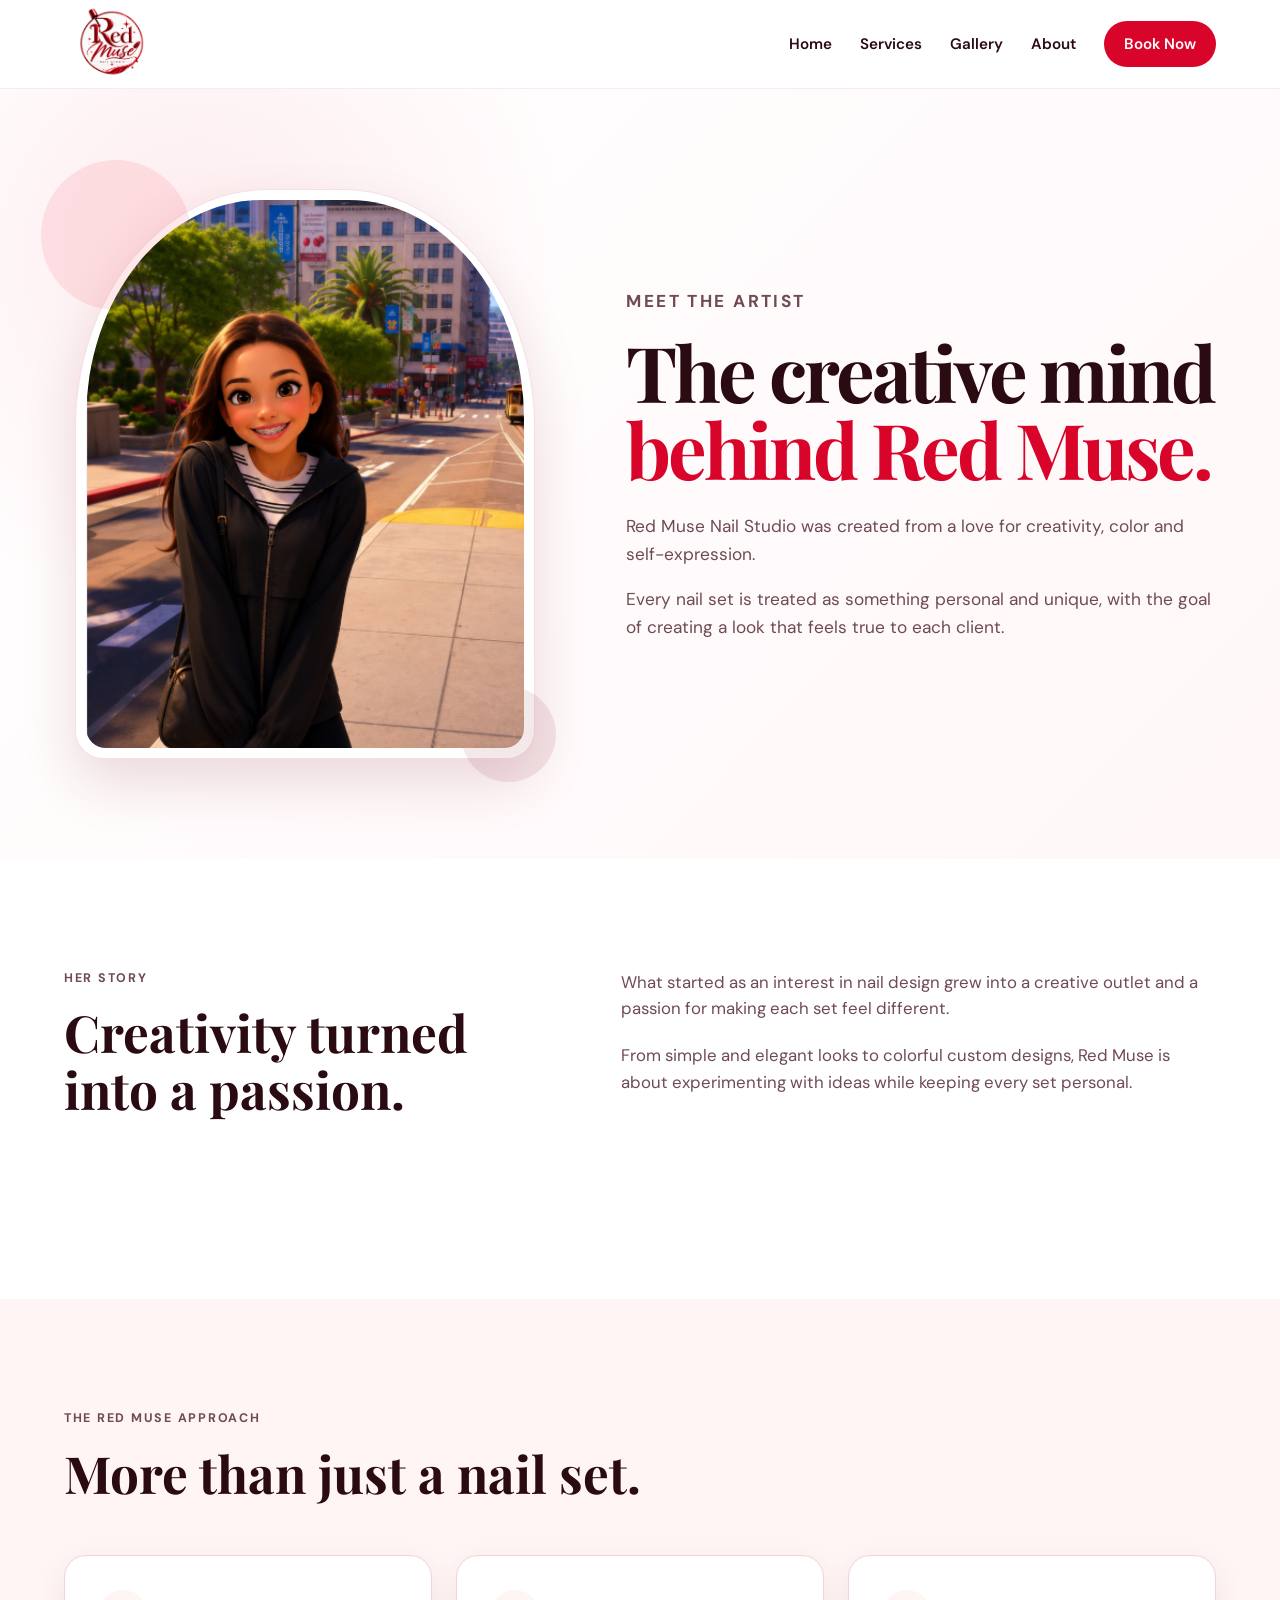
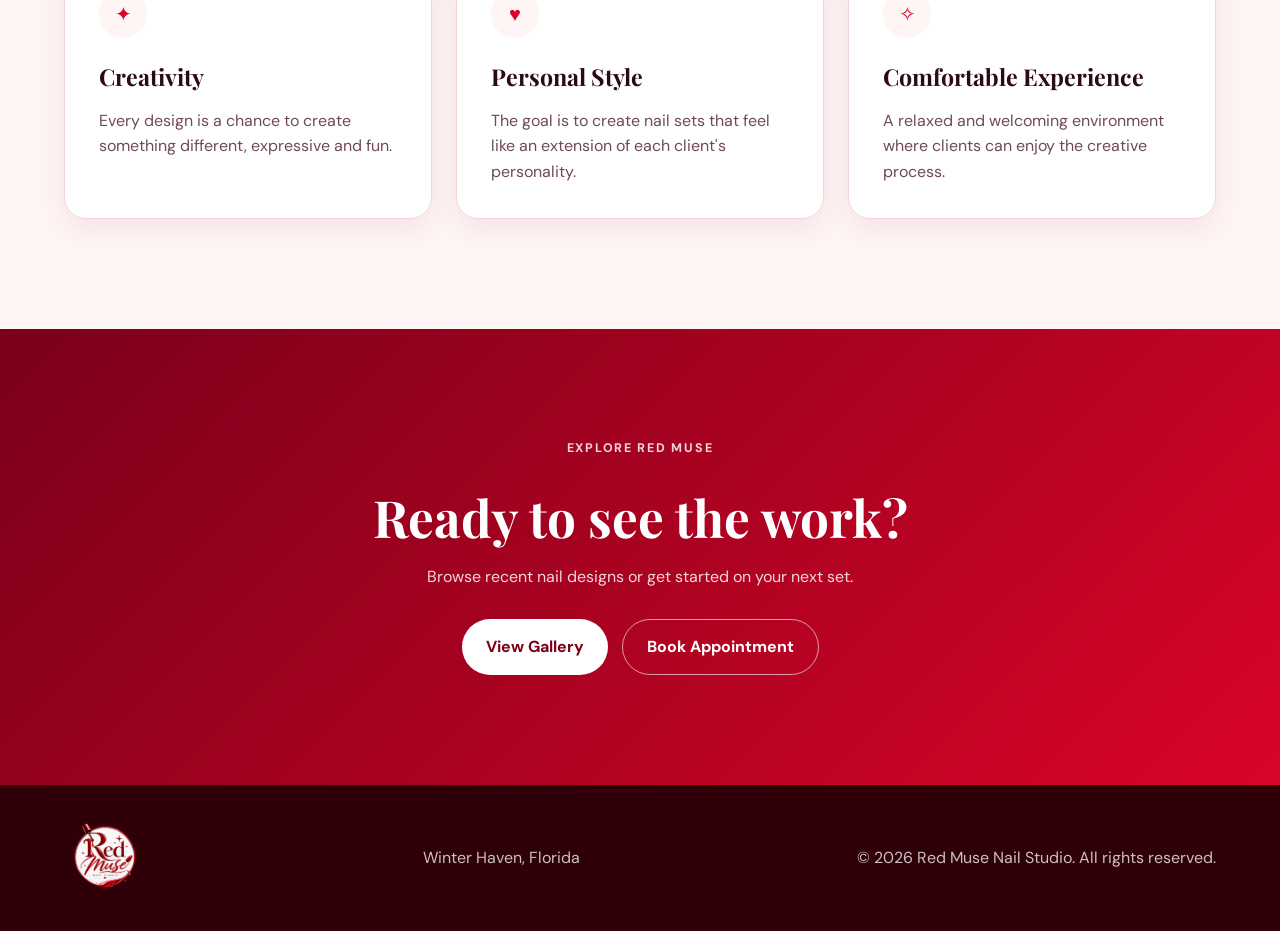
==== about.html @ bf96297d "Initial Red Muse Nail Studio website" ====
<!DOCTYPE html>
<html lang="en">

<head>
  <meta charset="UTF-8">

  <meta
    name="viewport"
    content="width=device-width, initial-scale=1.0"
  >

  <meta
    name="description"
    content="Meet the artist behind Red Muse Nail Studio in Winter Haven, Florida."
  >

  <title>About | Red Muse Nail Studio</title>


  <!-- Google Fonts -->
  <link rel="preconnect" href="https://fonts.googleapis.com">

  <link
    rel="preconnect"
    href="https://fonts.gstatic.com"
    crossorigin
  >

  <link
    href="https://fonts.googleapis.com/css2?family=DM+Sans:wght@400;500;600;700&family=Playfair+Display:wght@600;700&display=swap"
    rel="stylesheet"
  >


  <!-- SAME CSS AS MAIN PAGE -->
  <link
    rel="stylesheet"
    href="style.css"
  >

</head>


<body>


  <!-- ========================================
       HEADER
  ========================================= -->

  <header class="header">

    <div class="container header__container">


      <a
        href="index.html"
        class="header__brand"
        aria-label="Red Muse Nail Studio Home"
      >

        <img
          src="img/red-muse-logo.png"
          alt="Red Muse Nail Studio"
          class="header__logo"
        >

      </a>


      <button
        class="nav-toggle"
        id="nav-toggle"
        aria-label="Open navigation menu"
        aria-expanded="false"
        aria-controls="nav-menu"
      >

        <span></span>
        <span></span>
        <span></span>

      </button>


      <nav
        class="nav"
        id="nav-menu"
      >

        <a href="index.html#home">
          Home
        </a>

        <a href="index.html#services">
          Services
        </a>

        <a href="index.html#gallery">
          Gallery
        </a>

        <a href="about.html">
          About
        </a>

        <a
          href="index.html#contact"
          class="nav__button"
        >
          Book Now
        </a>

      </nav>


    </div>

  </header>



  <main>


    <!-- ========================================
         ABOUT HERO
    ========================================= -->

    <section class="about-page-hero">

      <div class="container about-page-hero__container">


        <!-- Artist Image -->

        <div class="about-page-hero__visual">

          <div class="about__image-card">

            <img
              src="img/artist.png"
              alt="Artist behind Red Muse Nail Studio"
              class="about__image"
            >

            <div
              class="about__image-accent about__image-accent--one"
              aria-hidden="true"
            ></div>

            <div
              class="about__image-accent about__image-accent--two"
              aria-hidden="true"
            ></div>

          </div>

        </div>



        <!-- Intro -->

        <div class="about-page-hero__content">

          <p class="eyebrow">
            Meet The Artist
          </p>

          <h1>
            The creative mind
            <span>behind Red Muse.</span>
          </h1>

          <p>
            Red Muse Nail Studio was created from a love for creativity,
            color and self-expression.
          </p>

          <p>
            Every nail set is treated as something personal and unique,
            with the goal of creating a look that feels true to each client.
          </p>

        </div>


      </div>

    </section>



    <!-- ========================================
         STORY
    ========================================= -->

    <section class="section about-story">

      <div class="container about-story__container">


        <div class="section-heading">

          <p class="eyebrow">
            Her Story
          </p>

          <h2>
            Creativity turned into a passion.
          </h2>

        </div>


        <div class="about-story__content">

          <p>
            What started as an interest in nail design grew into a creative
            outlet and a passion for making each set feel different.
          </p>

          <p>
            From simple and elegant looks to colorful custom designs,
            Red Muse is about experimenting with ideas while keeping
            every set personal.
          </p>

        </div>


      </div>

    </section>



    <!-- ========================================
         VALUES
    ========================================= -->

    <section class="section about-values">

      <div class="container">


        <div class="section-heading">

          <p class="eyebrow">
            The Red Muse Approach
          </p>

          <h2>
            More than just a nail set.
          </h2>

        </div>


        <div class="about-values__grid">


          <article class="about-value-card">

            <div class="service-card__icon">
              ✦
            </div>

            <h3>
              Creativity
            </h3>

            <p>
              Every design is a chance to create something different,
              expressive and fun.
            </p>

          </article>


          <article class="about-value-card">

            <div class="service-card__icon">
              ♥
            </div>

            <h3>
              Personal Style
            </h3>

            <p>
              The goal is to create nail sets that feel like an extension
              of each client's personality.
            </p>

          </article>


          <article class="about-value-card">

            <div class="service-card__icon">
              ✧
            </div>

            <h3>
              Comfortable Experience
            </h3>

            <p>
              A relaxed and welcoming environment where clients can
              enjoy the creative process.
            </p>

          </article>


        </div>


      </div>

    </section>



    <!-- ========================================
         CTA
    ========================================= -->

    <section class="contact">

      <div class="container contact__container">

        <p class="eyebrow eyebrow--light">
          Explore Red Muse
        </p>

        <h2>
          Ready to see the work?
        </h2>

        <p>
          Browse recent nail designs or get started on your next set.
        </p>


        <div class="contact__actions">

          <a
            href="index.html#gallery"
            class="btn btn--light"
          >
            View Gallery
          </a>

          <a
            href="index.html#contact"
            class="btn btn--outline-light"
          >
            Book Appointment
          </a>

        </div>

      </div>

    </section>


  </main>



  <!-- ========================================
       FOOTER
  ========================================= -->

  <footer class="footer">

    <div class="container footer__container">


      <div class="footer__brand">

        <a
          href="index.html"
          aria-label="Red Muse Nail Studio Home"
        >

          <img
            src="img/red-muse-logo.png"
            alt="Red Muse Nail Studio"
            class="footer__logo"
          >

        </a>

      </div>


      <p>
        Winter Haven, Florida
      </p>


      <p>
        ©
        <span id="current-year"></span>
        Red Muse Nail Studio.
        All rights reserved.
      </p>


    </div>

  </footer>


  <!-- SAME JS AS MAIN PAGE -->
  <script src="script.js"></script>


</body>

</html>
---- style.css ----
/* ========================================
   ROOT
========================================= */

:root {
  --white: #ffffff;
  --soft-white: #fff5f5;

  --red-light: #ef233c;
  --red: #d90429;
  --red-medium: #b3001b;
  --red-dark: #7a0019;

  --text-dark: #2b0b12;
  --text-medium: #6f4b53;

  --border: #f1d4d9;

  --shadow-soft:
    0 10px 30px rgba(122, 0, 25, 0.08);

  --shadow:
    0 20px 50px rgba(122, 0, 25, 0.12);

  --shadow-strong:
    0 24px 60px rgba(122, 0, 25, 0.16);

  --radius-small: 12px;
  --radius-medium: 22px;
  --radius-large: 32px;

  --container: 1180px;
}


/* ========================================
   RESET
========================================= */

* {
  margin: 0;
  padding: 0;
  box-sizing: border-box;
}


html {
  scroll-behavior: smooth;
}


body {
  font-family: "DM Sans", sans-serif;

  background: var(--white);
  color: var(--text-dark);

  line-height: 1.6;

  overflow-x: hidden;
}


img {
  max-width: 100%;
  display: block;
}


a {
  color: inherit;
  text-decoration: none;
}


button,
input,
textarea {
  font: inherit;
}


button {
  color: inherit;
}


.container {
  width: min(90%, var(--container));
  margin-inline: auto;
}


/* ========================================
   HEADER
========================================= */

.header {
  position: sticky;
  top: 0;

  z-index: 1000;

  background:
    rgba(255, 255, 255, 0.96);

  backdrop-filter: blur(14px);

  border-bottom:
    1px solid rgba(179, 0, 27, 0.08);
}


.header__container {
  min-height: 88px;

  display: flex;
  align-items: center;
  justify-content: space-between;

  gap: 30px;
}


.header__brand {
  display: flex;
  align-items: center;

  flex-shrink: 0;
}


.header__logo {
  width: 96px;
  height: 72px;

  object-fit: contain;
}


/* ========================================
   NAVIGATION
========================================= */

.nav {
  display: flex;
  align-items: center;

  gap: 28px;
}


.nav a {
  position: relative;

  font-weight: 600;
  font-size: 0.95rem;

  transition:
    color 0.25s ease,
    background 0.25s ease,
    transform 0.25s ease;
}


.nav a:not(.nav__button)::after {
  content: "";

  position: absolute;

  left: 0;
  bottom: -6px;

  width: 0;
  height: 2px;

  background: var(--red);

  transition: width 0.25s ease;
}


.nav a:not(.nav__button):hover {
  color: var(--red);
}


.nav a:not(.nav__button):hover::after {
  width: 100%;
}


.nav__button {
  background: var(--red);
  color: var(--white) !important;

  padding: 11px 20px;

  border-radius: 999px;
}


.nav__button:hover {
  background: var(--red-dark);

  transform: translateY(-1px);
}


/* ========================================
   MOBILE MENU BUTTON
========================================= */

.nav-toggle {
  display: none;

  width: 42px;
  height: 42px;

  border: 0;

  background: transparent;

  cursor: pointer;

  padding: 8px;
}


.nav-toggle span {
  display: block;

  width: 26px;
  height: 2px;

  background: var(--red-dark);

  margin: 6px auto;

  transition:
    transform 0.3s ease,
    opacity 0.3s ease;
}


/* ========================================
   HERO
========================================= */

.hero {
  position: relative;

  min-height: calc(100vh - 88px);

  display: flex;
  align-items: center;

  overflow: hidden;

  background:
    radial-gradient(
      circle at 88% 20%,
      rgba(239, 35, 60, 0.10),
      transparent 28%
    ),
    radial-gradient(
      circle at 10% 85%,
      rgba(122, 0, 25, 0.05),
      transparent 28%
    ),
    linear-gradient(
      135deg,
      #ffffff 0%,
      #fff8f9 100%
    );
}


.hero__container {
  display: grid;

  grid-template-columns:
    1.05fr 0.95fr;

  align-items: center;

  gap: 70px;

  padding-block: 90px;
}


.hero__content {
  position: relative;

  z-index: 2;
}


.eyebrow {
  color: var(--red);

  text-transform: uppercase;

  font-weight: 700;

  letter-spacing: 0.14em;

  font-size: 0.78rem;

  margin-bottom: 16px;
}


.hero h1 {
  font-family:
    "Playfair Display",
    serif;

  font-size:
    clamp(3.2rem, 7vw, 6.2rem);

  line-height: 0.98;

  letter-spacing: -0.04em;

  margin-bottom: 26px;
}


.hero h1 span {
  display: block;

  color: var(--red);
}


.hero__description {
  max-width: 580px;

  color: var(--text-medium);

  font-size: 1.12rem;

  margin-bottom: 34px;
}


.hero__actions {
  display: flex;
  flex-wrap: wrap;

  gap: 14px;
}


/* ========================================
   BUTTONS
========================================= */

.btn {
  display: inline-flex;

  align-items: center;
  justify-content: center;

  min-height: 50px;

  padding: 14px 24px;

  border-radius: 999px;

  font-weight: 700;

  transition:
    transform 0.25s ease,
    background 0.25s ease,
    color 0.25s ease,
    border-color 0.25s ease,
    box-shadow 0.25s ease;
}


.btn:hover {
  transform: translateY(-2px);
}


.btn--primary {
  background: var(--red);

  color: var(--white);

  box-shadow:
    0 10px 25px rgba(217, 4, 41, 0.18);
}


.btn--primary:hover {
  background: var(--red-dark);

  box-shadow:
    0 14px 30px rgba(122, 0, 25, 0.22);
}


.btn--secondary {
  border:
    1px solid var(--red);

  color: var(--red);

  background:
    rgba(255, 255, 255, 0.75);
}


.btn--secondary:hover {
  background: var(--soft-white);
}


/* ========================================
   HERO IMAGE
========================================= */

.hero__visual {
  position: relative;

  display: flex;
  justify-content: center;
  align-items: center;

  min-width: 0;
}


.hero__image-card {
  position: relative;

  width: min(100%, 520px);

  padding: 12px;

  background: var(--white);

  border:
    1px solid rgba(179, 0, 27, 0.12);

  border-radius: 34px;

  box-shadow: var(--shadow-strong);

  isolation: isolate;
}


.hero__image {
  width: 100%;

  aspect-ratio: 4 / 5;

  object-fit: cover;

  object-position: center;

  display: block;

  border-radius: 24px;
}


/* Decorative circles */

.hero__accent {
  position: absolute;

  border-radius: 50%;

  z-index: -1;
}


.hero__accent--one {
  width: 180px;
  height: 180px;

  background:
    rgba(239, 35, 60, 0.10);

  top: -45px;
  right: -45px;
}


.hero__accent--two {
  width: 110px;
  height: 110px;

  background:
    rgba(122, 0, 25, 0.08);

  bottom: -30px;
  left: -30px;
}


/* ========================================
   GLOBAL SECTION
========================================= */

.section {
  padding-block: 110px;
}


.section-heading {
  max-width: 660px;

  margin-bottom: 54px;
}


.section-heading h2,
.about h2,
.contact h2 {
  font-family:
    "Playfair Display",
    serif;

  font-size:
    clamp(2.2rem, 4vw, 3.5rem);

  line-height: 1.1;

  margin-bottom: 18px;
}


.section-heading p {
  color: var(--text-medium);
}


/* ========================================
   SERVICES
========================================= */

.services {
  background: var(--white);
}


.services__grid {
  display: grid;

  grid-template-columns:
    repeat(3, 1fr);

  gap: 24px;
}


.service-card {
  padding: 34px;

  border:
    1px solid var(--border);

  border-radius:
    var(--radius-medium);

  background:
    var(--white);

  transition:
    transform 0.25s ease,
    box-shadow 0.25s ease,
    border-color 0.25s ease;
}


.service-card:hover {
  transform:
    translateY(-7px);

  box-shadow:
    var(--shadow);

  border-color:
    rgba(217, 4, 41, 0.18);
}


.service-card__icon {
  width: 48px;
  height: 48px;

  display: grid;
  place-items: center;

  background:
    var(--soft-white);

  color:
    var(--red);

  border-radius:
    50%;

  font-size:
    1.25rem;

  margin-bottom:
    20px;
}


.service-card h3 {
  font-family:
    "Playfair Display",
    serif;

  font-size:
    1.45rem;

  margin-bottom:
    12px;
}


.service-card p {
  color:
    var(--text-medium);
}


/* ========================================
   GALLERY
========================================= */

.gallery {
  background:
    var(--soft-white);
}


.gallery__grid {
  display: grid;

  grid-template-columns:
    repeat(4, 1fr);

  gap: 18px;
}


.gallery-card {
  position: relative;

  aspect-ratio: 1 / 1;

  overflow: hidden;

  border-radius:
    var(--radius-medium);

  background:
    var(--white);

  border:
    1px solid rgba(179, 0, 27, 0.08);

  box-shadow:
    var(--shadow-soft);

  transition:
    transform 0.3s ease,
    box-shadow 0.3s ease;
}


.gallery-card img {
  width: 100%;
  height: 100%;

  display: block;

  object-fit: cover;

  object-position: center;

  transition:
    transform 0.4s ease;
}


.gallery-card:hover {
  transform:
    translateY(-5px);

  box-shadow:
    0 16px 35px rgba(122, 0, 25, 0.15);
}


.gallery-card:hover img {
  transform:
    scale(1.05);
}


/* ========================================
   ABOUT
========================================= */

.about {
  background: var(--white);
}


.about__container {
  display: grid;

  grid-template-columns:
    0.9fr 1.1fr;

  align-items: center;

  gap: 70px;
}


.about__photo {
  min-width: 0;
}


.about__photo-placeholder {
  aspect-ratio:
    4 / 5;

  background:
    linear-gradient(
      145deg,
      #f8d8dd,
      #ffffff
    );

  border-radius:
    var(--radius-large);

  display: flex;

  align-items: center;
  justify-content: center;

  color:
    var(--red-dark);

  font-weight:
    700;

  box-shadow:
    var(--shadow);

  border:
    1px solid rgba(179, 0, 27, 0.10);
}


.about__content p {
  color:
    var(--text-medium);

  margin-bottom:
    16px;
}


.about__location {
  color:
    var(--red-dark) !important;

  font-weight:
    700;
}

/* ========================================
   ABOUT ARTIST IMAGE
========================================= */

.about__photo {
  position: relative;

  display: flex;
  justify-content: center;
  align-items: center;

  min-width: 0;
}


.about__image-card {
  position: relative;

  width: min(100%, 460px);

  padding: 10px;

  background: var(--white);

  border:
    1px solid rgba(179, 0, 27, 0.12);

  border-radius:
    42% 42% 28px 28px;

  box-shadow:
    0 24px 55px rgba(122, 0, 25, 0.14);

  isolation: isolate;
}


.about__image {
  width: 100%;

  aspect-ratio: 4 / 5;

  display: block;

  object-fit: cover;
  object-position: center;

  border-radius:
    40% 40% 20px 20px;
}


/* Decorative Red Muse accents */

.about__image-accent {
  position: absolute;

  border-radius: 50%;

  z-index: -1;
}


.about__image-accent--one {
  width: 150px;
  height: 150px;

  background:
    rgba(239, 35, 60, 0.10);

  top: -30px;
  left: -35px;
}


.about__image-accent--two {
  width: 95px;
  height: 95px;

  background:
    rgba(122, 0, 25, 0.09);

  bottom: -24px;
  right: -22px;
}

@media (max-width: 560px) {

  .about__image-card {
    width: 100%;

    padding: 8px;

    border-radius:
      38% 38% 22px 22px;
  }


  .about__image {
    aspect-ratio: 4 / 5;

    border-radius:
      36% 36% 16px 16px;
  }


  .about__image-accent--one {
    width: 105px;
    height: 105px;

    top: -18px;
    left: -15px;
  }


  .about__image-accent--two {
    width: 70px;
    height: 70px;

    bottom: -15px;
    right: -10px;
  }

}

/* ========================================
   CONTACT
========================================= */

.contact {
  padding-block:
    110px;

  background:
    linear-gradient(
      135deg,
      var(--red-dark),
      var(--red)
    );

  color:
    var(--white);

  text-align:
    center;
}


.contact__container {
  max-width:
    760px;
}


.eyebrow--light {
  color:
    #ffcbd3;
}


.contact p {
  max-width:
    600px;

  margin:
    0 auto 30px;

  color:
    rgba(255, 255, 255, 0.84);
}


.contact__actions {
  display:
    flex;

  justify-content:
    center;

  flex-wrap:
    wrap;

  gap:
    14px;
}


.btn--light {
  background:
    var(--white);

  color:
    var(--red-dark);
}


.btn--light:hover {
  background:
    var(--soft-white);
}


.btn--outline-light {
  border:
    1px solid rgba(255, 255, 255, 0.6);

  color:
    var(--white);
}


.btn--outline-light:hover {
  background:
    rgba(255, 255, 255, 0.10);

  border-color:
    var(--white);
}


/* ========================================
   FOOTER
========================================= */

.footer {
  padding-block:
    38px;

  background:
    #300009;

  color:
    rgba(255, 255, 255, 0.75);
}


.footer__container {
  display:
    flex;

  align-items:
    center;

  justify-content:
    space-between;

  gap:
    30px;
}


.footer__brand {
  flex-shrink: 0;
}


.footer__logo {
  width:
    82px;

  height:
    70px;

  object-fit:
    contain;
}


/* ========================================
   TABLET
========================================= */

@media (max-width: 1000px) {

  .hero__container {
    gap: 45px;
  }


  .gallery__grid {
    grid-template-columns:
      repeat(2, 1fr);
  }

}


/* ========================================
   MOBILE / TABLET NAV
========================================= */

@media (max-width: 900px) {

  .header__container {
    min-height: 76px;
  }


  .header__logo {
    width: 82px;
    height: 62px;
  }


  .nav-toggle {
    display: block;

    position: relative;

    z-index: 1002;
  }


  .nav {
    position: absolute;

    top: 76px;
    left: 0;

    width: 100%;

    padding:
      28px 5% 32px;

    background:
      rgba(255, 255, 255, 0.99);

    flex-direction:
      column;

    align-items:
      stretch;

    gap: 0;

    border-bottom:
      1px solid var(--border);

    box-shadow:
      0 16px 30px rgba(122, 0, 25, 0.08);

    transform:
      translateY(-120%);

    opacity: 0;

    visibility: hidden;

    pointer-events: none;

    transition:
      transform 0.3s ease,
      opacity 0.3s ease,
      visibility 0.3s ease;
  }


  .nav.active {
    transform:
      translateY(0);

    opacity: 1;

    visibility: visible;

    pointer-events: auto;
  }


  .nav a {
    width: 100%;

    padding:
      14px 4px;

    border-bottom:
      1px solid rgba(179, 0, 27, 0.07);
  }


  .nav a:not(.nav__button)::after {
    display: none;
  }


  .nav__button {
    margin-top: 16px;

    text-align: center;

    border-bottom: 0 !important;
  }


  .hero {
    min-height: auto;
  }


  .hero__container {
    grid-template-columns:
      1fr;

    gap: 50px;

    padding-block:
      70px;
  }


  .hero__content {
    max-width:
      700px;
  }


  .hero__visual {
    width: 100%;

    max-width:
      580px;

    margin-inline:
      auto;
  }


  .about__container {
    grid-template-columns:
      1fr;

    gap: 50px;
  }


  .about__photo {
    max-width:
      520px;

    margin-inline:
      auto;
  }


  .services__grid {
    grid-template-columns:
      1fr;
  }


  .footer__container {
    flex-direction:
      column;

    text-align:
      center;
  }

}


/* ========================================
   SMALL MOBILE
========================================= */

@media (max-width: 560px) {

  .container {
    width:
      min(92%, var(--container));
  }


  .header__container {
    min-height:
      72px;
  }


  .header__logo {
    width:
      76px;

    height:
      56px;
  }


  .nav {
    top:
      72px;
  }


  .section {
    padding-block:
      78px;
  }


  .hero__container {
    padding-block:
      54px 72px;

    gap:
      42px;
  }


  .eyebrow {
    font-size:
      0.72rem;

    letter-spacing:
      0.12em;
  }


  .hero h1 {
    font-size:
      clamp(3rem, 15vw, 4.4rem);

    line-height:
      0.98;
  }


  .hero__description {
    font-size:
      1rem;

    margin-bottom:
      28px;
  }


  .hero__actions,
  .contact__actions {
    flex-direction:
      column;
  }


  .btn {
    width:
      100%;
  }


  /* Hero image */

  .hero__image-card {
    width:
      100%;

    padding:
      8px;

    border-radius:
      24px;

    box-shadow:
      0 18px 40px rgba(122, 0, 25, 0.13);
  }


  .hero__image {
    aspect-ratio:
      4 / 5;

    border-radius:
      18px;
  }


  .hero__accent--one {
    width:
      120px;

    height:
      120px;

    top:
      -20px;

    right:
      -15px;
  }


  .hero__accent--two {
    width:
      80px;

    height:
      80px;

    bottom:
      -18px;

    left:
      -10px;
  }


  /* Section headings */

  .section-heading {
    margin-bottom:
      38px;
  }


  .section-heading h2,
  .about h2,
  .contact h2 {
    font-size:
      clamp(2rem, 10vw, 2.8rem);
  }


  /* Cards */

  .service-card {
    padding:
      28px 24px;
  }


  /* Gallery */

  .gallery__grid {
    grid-template-columns:
      1fr;

    gap:
      16px;
  }


  .gallery-card {
    aspect-ratio:
      1 / 1;
  }


  /* About */

  .about__container {
    gap:
      38px;
  }


  /* Contact */

  .contact {
    padding-block:
      80px;
  }


  .contact p {
    margin-bottom:
      26px;
  }


  /* Footer */

  .footer {
    padding-block:
      32px;
  }


  .footer__container {
    gap:
      18px;
  }


  .footer__logo {
    width:
      74px;

    height:
      62px;
  }

}


/* ========================================
   EXTRA SMALL DEVICES
========================================= */

@media (max-width: 380px) {

  .hero h1 {
    font-size:
      2.8rem;
  }


  .hero__container {
    padding-top:
      46px;
  }


  .service-card {
    padding:
      24px 20px;
  }

}

/* ========================================
   ABOUT PAGE
========================================= */

.about-page-hero {
  position: relative;

  padding-block: 100px;

  background:
    radial-gradient(
      circle at 15% 20%,
      rgba(239, 35, 60, 0.08),
      transparent 30%
    ),
    linear-gradient(
      135deg,
      #ffffff,
      #fff7f8
    );

  overflow: hidden;
}


.about-page-hero__container {
  display: grid;

  grid-template-columns:
    0.9fr 1.1fr;

  align-items: center;

  gap: 80px;
}


.about-page-hero__visual {
  display: flex;

  align-items: center;
  justify-content: center;
}


.about-page-hero__content h1 {
  font-family:
    "Playfair Display",
    serif;

  font-size:
    clamp(3rem, 6vw, 5.4rem);

  line-height:
    1;

  letter-spacing:
    -0.04em;

  margin-bottom:
    26px;
}


.about-page-hero__content h1 span {
  display: block;

  color:
    var(--red);
}


.about-page-hero__content p {
  max-width:
    600px;

  color:
    var(--text-medium);

  font-size:
    1.08rem;

  margin-bottom:
    18px;
}


/* ========================================
   ABOUT IMAGE
========================================= */

.about__image-card {
  position: relative;

  width:
    min(100%, 460px);

  padding:
    10px;

  background:
    var(--white);

  border:
    1px solid rgba(179, 0, 27, 0.12);

  border-radius:
    42% 42% 28px 28px;

  box-shadow:
    0 24px 55px rgba(122, 0, 25, 0.14);

  isolation:
    isolate;
}


.about__image {
  width:
    100%;

  aspect-ratio:
    4 / 5;

  display:
    block;

  object-fit:
    cover;

  object-position:
    center;

  border-radius:
    40% 40% 20px 20px;
}


.about__image-accent {
  position:
    absolute;

  border-radius:
    50%;

  z-index:
    -1;
}


.about__image-accent--one {
  width:
    150px;

  height:
    150px;

  background:
    rgba(239, 35, 60, 0.10);

  top:
    -30px;

  left:
    -35px;
}


.about__image-accent--two {
  width:
    95px;

  height:
    95px;

  background:
    rgba(122, 0, 25, 0.09);

  bottom:
    -24px;

  right:
    -22px;
}


/* ========================================
   ABOUT STORY
========================================= */

.about-story {
  background:
    var(--white);
}


.about-story__container {
  display:
    grid;

  grid-template-columns:
    0.9fr 1.1fr;

  gap:
    70px;

  align-items:
    start;
}


.about-story__content {
  max-width:
    650px;
}


.about-story__content p {
  color:
    var(--text-medium);

  font-size:
    1.05rem;

  margin-bottom:
    20px;
}


/* ========================================
   VALUES
========================================= */

.about-values {
  background:
    var(--soft-white);
}


.about-values__grid {
  display:
    grid;

  grid-template-columns:
    repeat(3, 1fr);

  gap:
    24px;
}


.about-value-card {
  padding:
    34px;

  background:
    var(--white);

  border:
    1px solid var(--border);

  border-radius:
    var(--radius-medium);

  box-shadow:
    var(--shadow-soft);

  transition:
    transform 0.25s ease,
    box-shadow 0.25s ease;
}


.about-value-card:hover {
  transform:
    translateY(-6px);

  box-shadow:
    var(--shadow);
}


.about-value-card h3 {
  font-family:
    "Playfair Display",
    serif;

  font-size:
    1.45rem;

  margin-bottom:
    12px;
}


.about-value-card p {
  color:
    var(--text-medium);
}


/* ========================================
   ABOUT PAGE TABLET
========================================= */

@media (max-width: 900px) {

  .about-page-hero__container {
    grid-template-columns:
      1fr;

    gap:
      55px;
  }


  .about-page-hero__visual {
    max-width:
      520px;

    margin-inline:
      auto;
  }


  .about-page-hero__content {
    max-width:
      700px;
  }


  .about-story__container {
    grid-template-columns:
      1fr;

    gap:
      25px;
  }


  .about-values__grid {
    grid-template-columns:
      1fr;
  }

}


/* ========================================
   ABOUT PAGE MOBILE
========================================= */

@media (max-width: 560px) {

  .about-page-hero {
    padding-block:
      65px 80px;
  }


  .about-page-hero__container {
    gap:
      42px;
  }


  .about-page-hero__content h1 {
    font-size:
      clamp(2.8rem, 13vw, 4rem);
  }


  .about-page-hero__content p {
    font-size:
      1rem;
  }


  .about__image-card {
    width:
      100%;

    padding:
      8px;

    border-radius:
      38% 38% 22px 22px;
  }


  .about__image {
    border-radius:
      36% 36% 16px 16px;
  }


  .about__image-accent--one {
    width:
      105px;

    height:
      105px;

    top:
      -18px;

    left:
      -15px;
  }


  .about__image-accent--two {
    width:
      70px;

    height:
      70px;

    bottom:
      -15px;

    right:
      -10px;
  }


  .about-value-card {
    padding:
      28px 24px;
  }

}
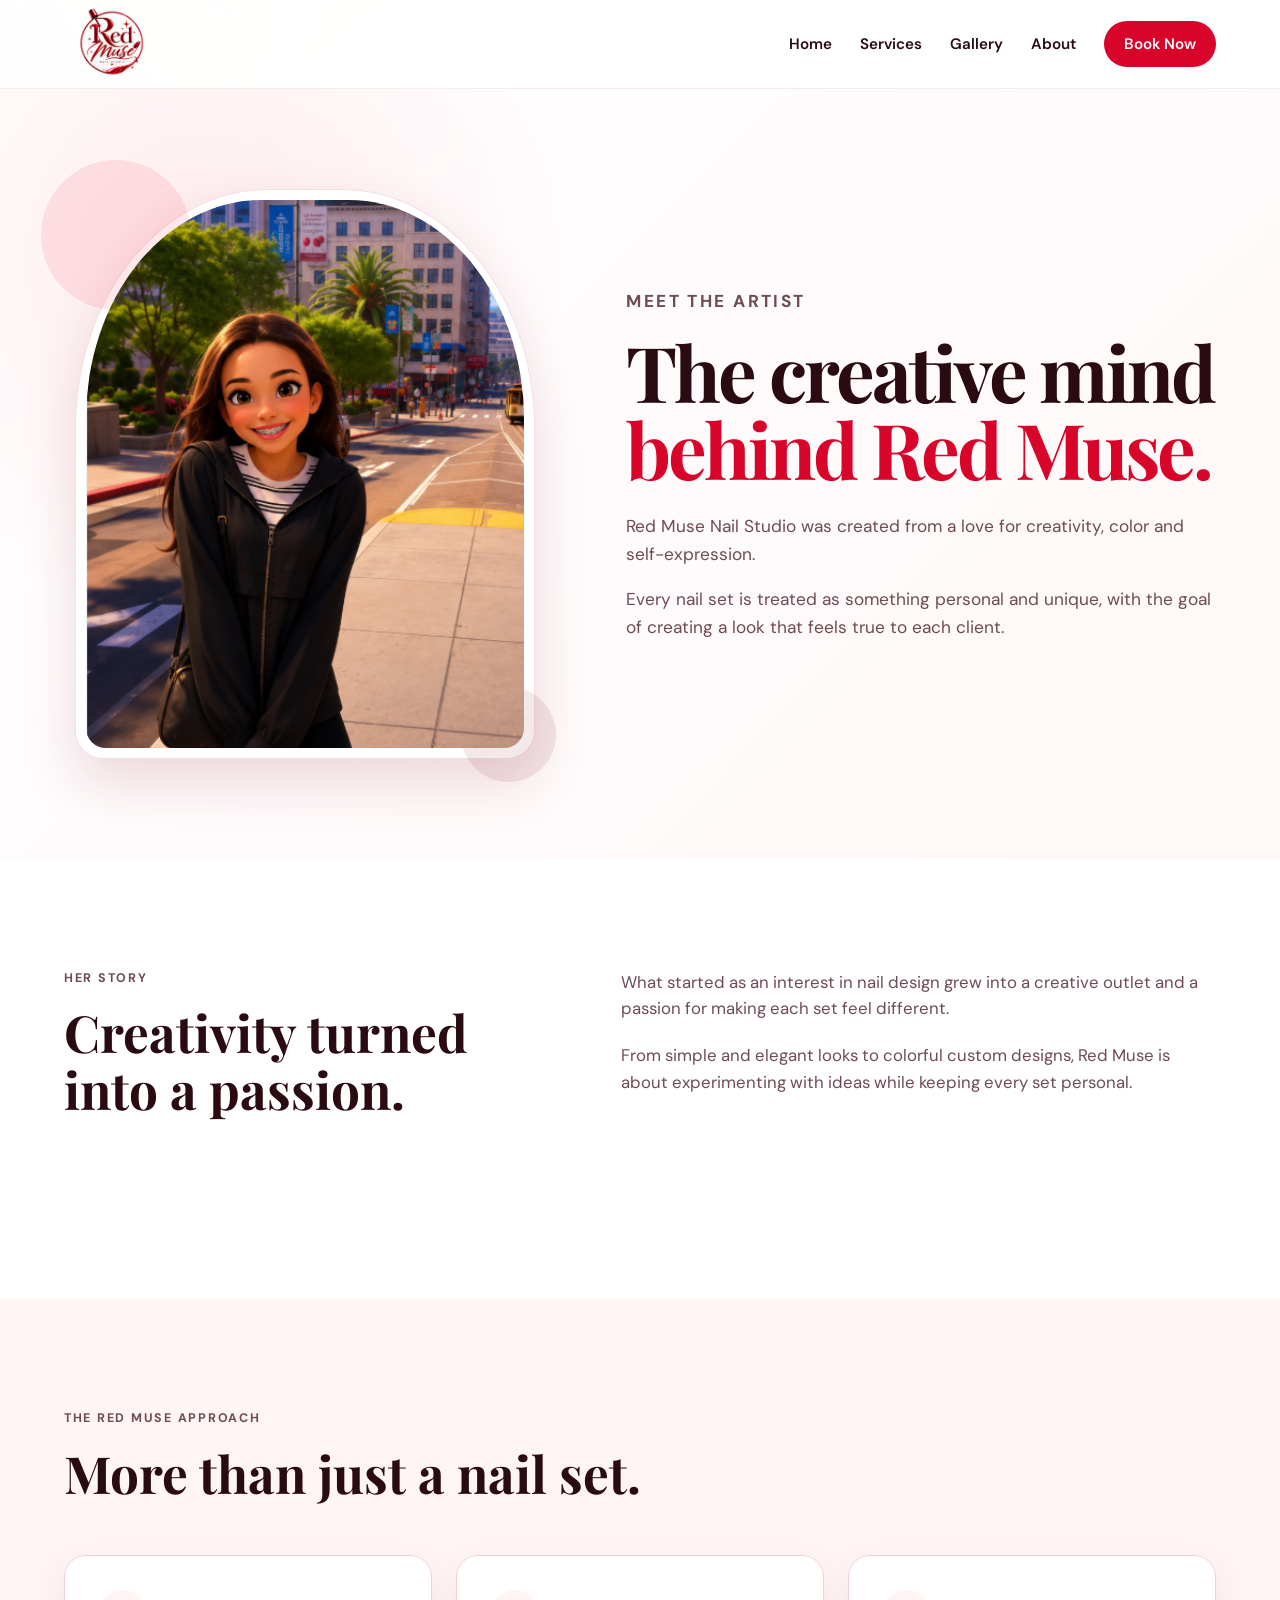
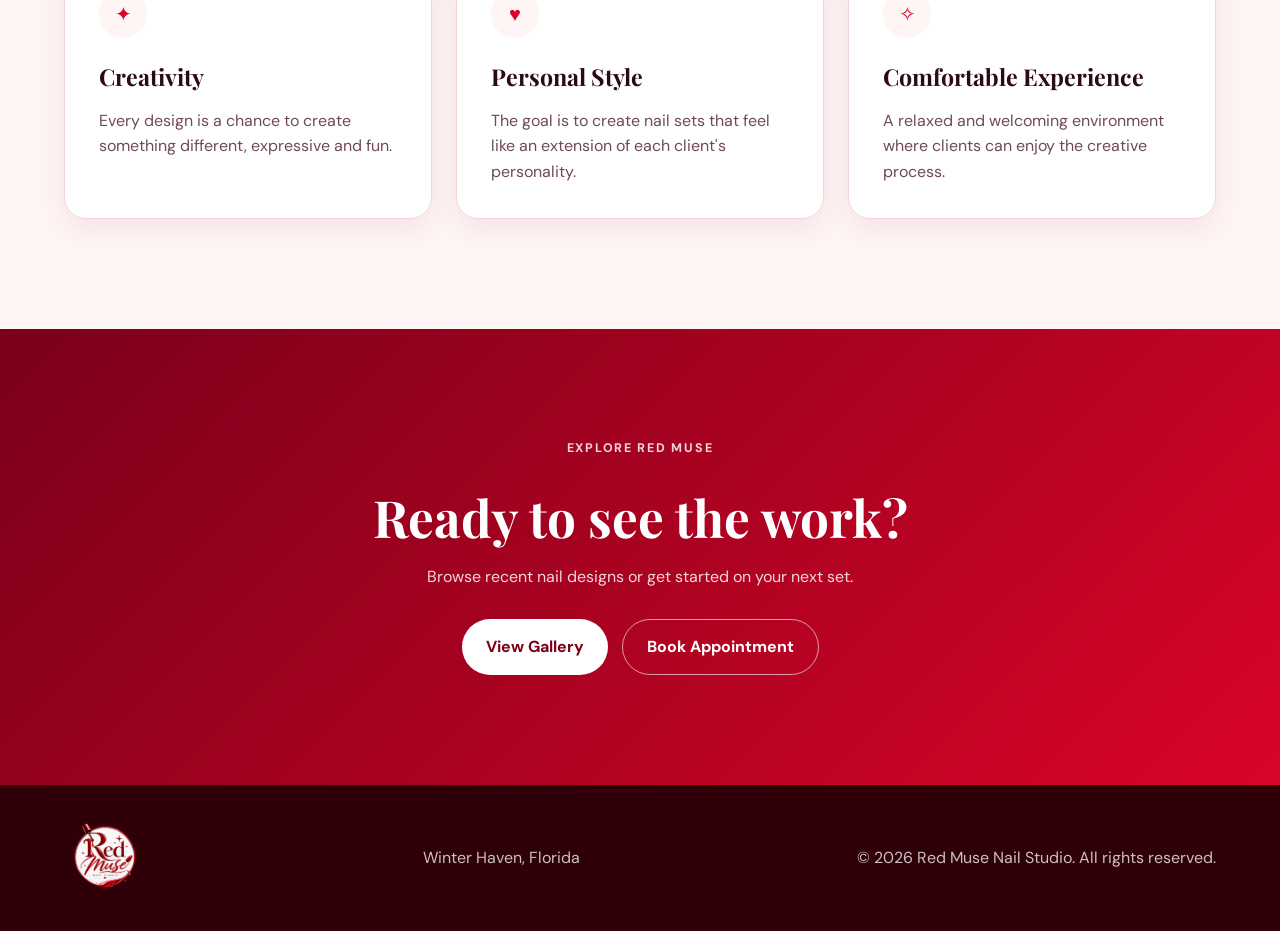
==== commit 4c595be1: "fixed about me" ====
--- a/about.html
+++ b/about.html
@@ -191,7 +191,6 @@
     </section>
 
 
-
     <!-- ========================================
          STORY
     ========================================= -->
--- a/style.css
+++ b/style.css
@@ -58,6 +58,20 @@
   line-height: 1.6;
 
   overflow-x: hidden;
+}
+
+body {
+  background:
+    linear-gradient(
+      rgba(255, 250, 248, 0.30),
+      rgba(255, 250, 248, 0.30)
+    ),
+    url("img/background.png");
+
+  background-size: cover;
+  background-position: center;
+  background-repeat: no-repeat;
+  background-attachment: fixed;
 }
 
 
